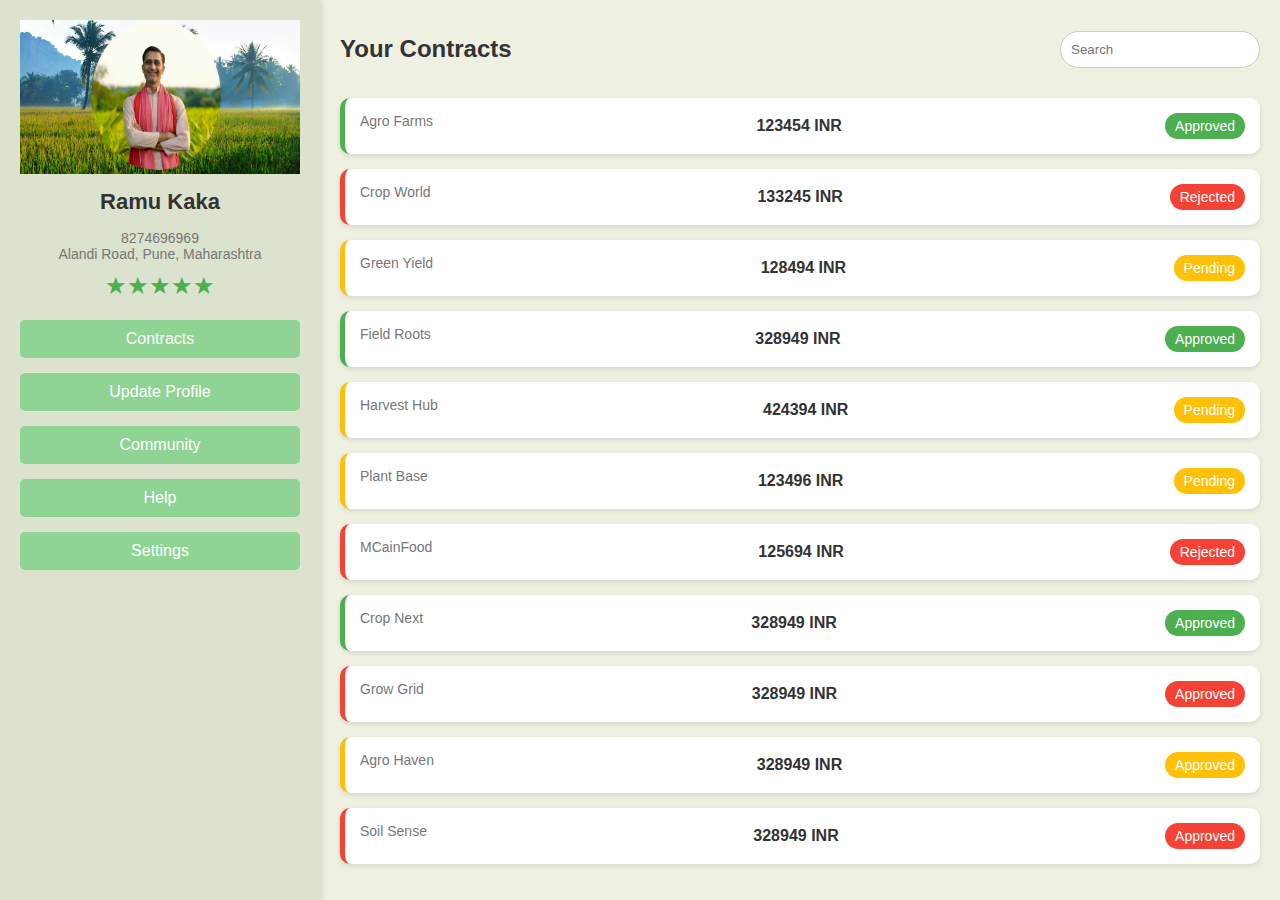
==== index2.html @ a3a43f53 "commit 1" ====
<!DOCTYPE html>
<html lang="en">
<head>
    <meta charset="UTF-8">
    <meta name="viewport" content="width=device-width, initial-scale=1.0">
    <title>User Dashboard</title>
    <link rel="stylesheet" href="style2.css">
</head>
<body>
    <div class="container">
        <div class="sidebar">
            <div class="profile-section">
               <div class="babu">
                   <img src="CircularPic[1].png" alt="User Profile" class="profile-pic">
            </div>
                
                <h2>Ramu Kaka</h2>
                <p>8274696969<br>Alandi Road, Pune, Maharashtra</p>
                <div class="stars">
                    <span>★★★★★</span>
                </div>
            </div>
            <div class="buttons">
                <button>Contracts</button>
                <button>Update Profile</button>
                <button>Community</button>
                <button>Help</button>
                <button>Settings</button>
            </div>
        </div>

        <div class="main-content">
            <div class="contracts-header">
                <h2>Your Contracts</h2>
                <input type="text" placeholder="Search">
            </div>
            <div class="contracts-list">
                <div class="contract approved">
                    <p>Agro Farms  </p>
                    <span class="amount">123454 INR</span>
                    <span class="status">Approved</span>
                </div>
                <div class="contract rejected">
                    <p>Crop World</p>
                    <span class="amount">133245 INR</span>
                    <span class="status">Rejected</span>
                </div>
                <div class="contract pending">
                    <p>Green Yield</p>
                    <span class="amount">128494 INR</span>
                    <span class="status">Pending</span>
                </div>
                <div class="contract approved">
                    <p>Field Roots</p>
                    <span class="amount">328949 INR</span>
                    <span class="status">Approved</span>
                </div>
                <div class="contract pending">
                    <p>Harvest Hub</p>
                    <span class="amount">424394 INR</span>
                    <span class="status">Pending</span>
                </div>
                <div class="contract pending">
                    <p>Plant Base</p>
                    <span class="amount">123496 INR</span>
                    <span class="status">Pending</span>
                </div>
                <div class="contract rejected">
                    <p>MCainFood</p>
                    <span class="amount">125694 INR</span>
                    <span class="status">Rejected</span>
                </div>
                <div class="contract approved">
                    <p>Crop Next</p>
                    <span class="amount">328949 INR</span>
                    <span class="status">Approved</span>
                </div>
                <div class="contract rejected">
                    <p>Grow Grid</p>
                    <span class="amount">328949 INR</span>
                    <span class="status">Approved</span>
                </div>
                <div class="contract pending">
                    <p>Agro Haven</p>
                    <span class="amount">328949 INR</span>
                    <span class="status">Approved</span>
                </div>
                <div class="contract rejected">
                    <p>Soil Sense</p>
                    <span class="amount">328949 INR</span>
                    <span class="status">Approved</span>
                </div>
            </div>
        </div>
    </div>
</body>
</html>
---- style2.css ----
* {
    margin: 0;
    padding: 0;
    box-sizing: border-box;
}

body {
    
    font-family: Arial, sans-serif;
    background-color: #eef0e2;
}

.container {
    display: flex;
    min-height: 100vh;
}

.sidebar {
    padding: 0%;
    width: 25%;
    background-color: #b1c69f4f;
    padding: 20px;
    box-shadow: 2px 0 5px rgba(0, 0, 0, 0.1);
}

.profile-section {

    
    text-align: center;
}
.babu{
    padding: 0%;
    background: url(profile\ banner1.jpg) no-repeat center center/cover;
}

.profile-pic {
    border-radius: 50%;
    width: 150px;
    height: 150px;
}

h2 {
    margin: 15px 0;
    font-size: 22px;
    color: #333;
}

p {
    font-size: 14px;
    color: #777;
    margin-bottom: 10px;
}

.stars {
    font-size: 24px;
    color: #4CAF50;
}

.buttons {
    margin-top: 20px;
}

button {
    width: 100%;
    padding: 10px;
    margin-bottom: 15px;
    border: none;
    background-color: #8fd494;
    color: #fff;
    font-size: 16px;
    cursor: pointer;
    border-radius: 5px;
}

button:hover {
    background-color: #7ac083;
}

.main-content {
    flex: 1;
    padding: 20px;
}

.contracts-header {
    display: flex;
    justify-content: space-between;
    align-items: center;
}

.contracts-header h2 {
    color: #333;
    font-size: 24px;
}

.contracts-header input {
    padding: 10px;
    border-radius: 25px;
    border: 1px solid #ccc;
    width: 200px;
}

.contracts-list {
    margin-top: 20px;
}

.contract {
    background-color: #fff;
    padding: 15px;
    margin-bottom: 15px;
    border-radius: 10px;
    display: flex;
    justify-content: space-between;
    align-items: center;
    box-shadow: 0 2px 5px rgba(0, 0, 0, 0.1);
    transition: all 0.25s ease-in-out 0.25s;
}
.contract:hover{
    transform: scaleX(0.96);
}

.approved {
    border-left: 5px solid #4CAF50;
}

.rejected {
    border-left: 5px solid #f44336;
}

.pending {
    border-left: 5px solid #FFC107;
}

.amount {
    color: #333;
    font-weight: bold;
}

.status {
    font-size: 14px;
    padding: 5px 10px;
    border-radius: 15px;
    color: #fff;
}

.approved .status {
    background-color: #4CAF50;
}

.rejected .status {
    background-color: #f44336;
}

.pending .status {
    background-color: #FFC107;
}

/* Responsive Design */
@media (max-width: 768px) {
    .container {
        flex-direction: column;
    }

    .sidebar {
        width: 100%;
        text-align: center;
    }

    .main-content {
        padding: 10px;
    }
}
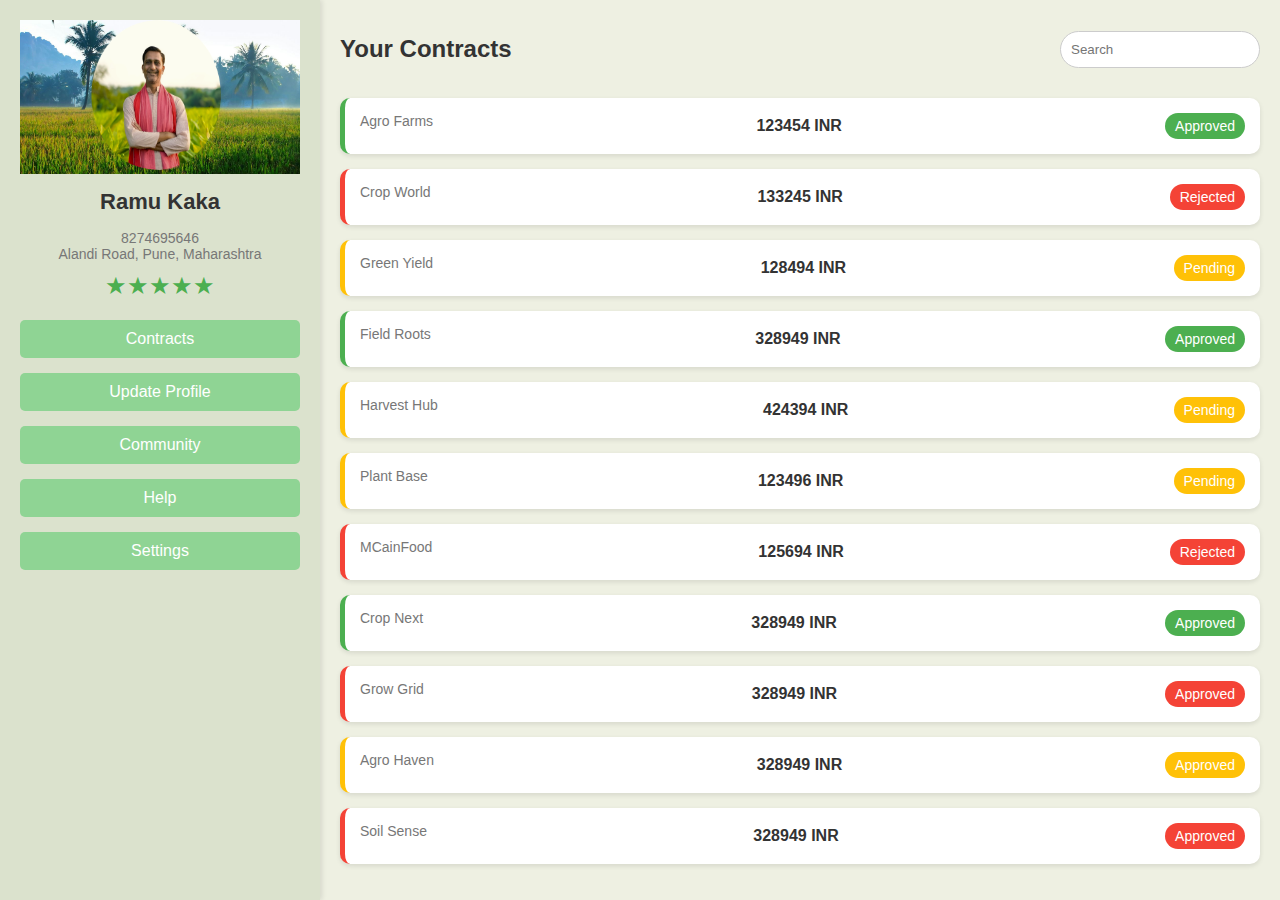
==== commit 1a3014de: "Update index2.html" ====
--- a/index2.html
+++ b/index2.html
@@ -15,7 +15,7 @@
             </div>
                 
                 <h2>Ramu Kaka</h2>
-                <p>8274696969<br>Alandi Road, Pune, Maharashtra</p>
+                <p>8274695646<br>Alandi Road, Pune, Maharashtra</p>
                 <div class="stars">
                     <span>★★★★★</span>
                 </div>
